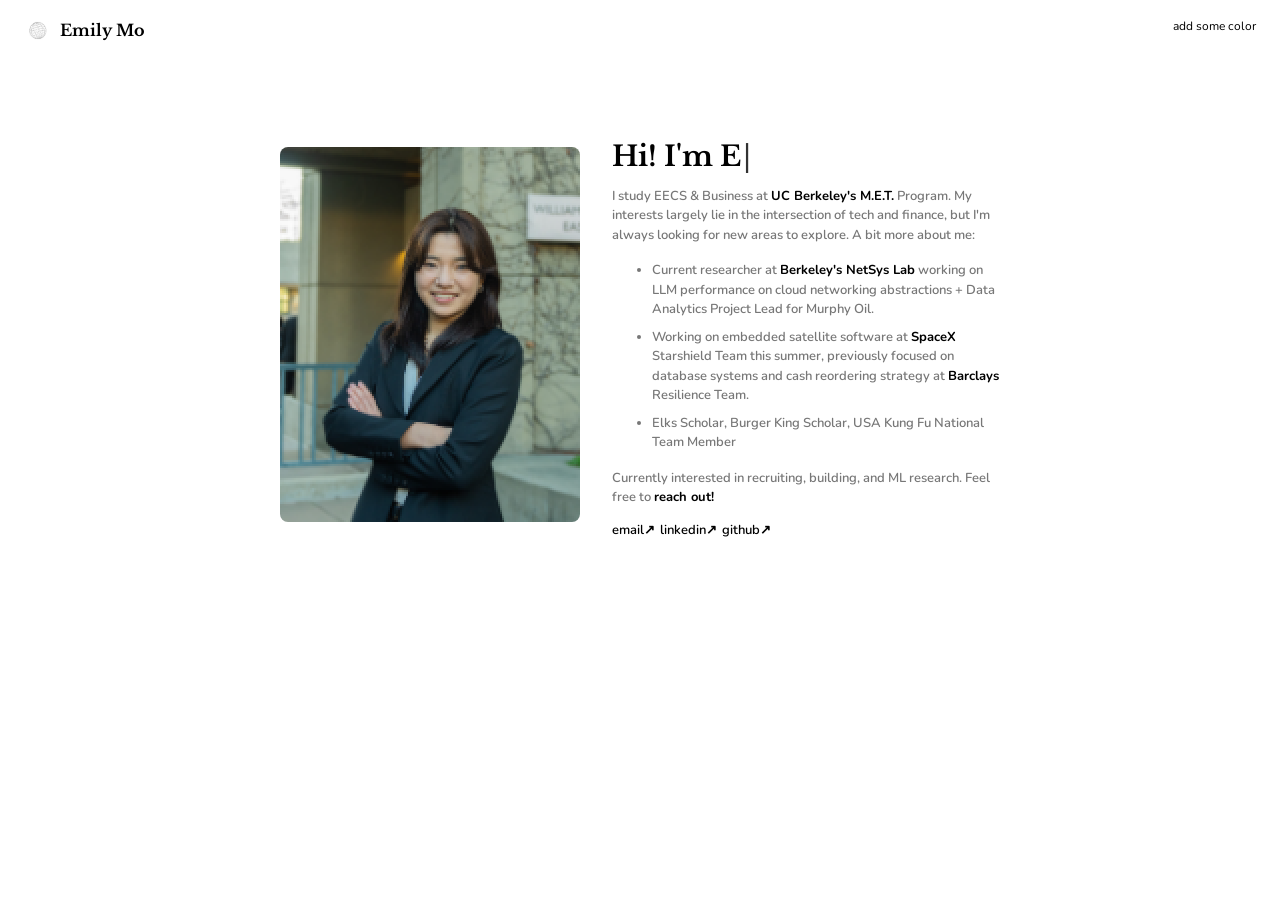
==== index.html @ b3964bb5 "edit" ====
<html>
  <head>
    <meta charset="UTF-8" />
    <meta name="color-scheme" content="light" />
    <link rel="icon" type="image/png" href="images/browserimage.png" />
    <link rel="preconnect" href="https://fonts.googleapis.com">
    <link rel="preconnect" href="https://fonts.gstatic.com" crossorigin>
    <link href="https://fonts.googleapis.com/css2?family=Nunito:wght@400;600;700&family=Libre+Baskerville:wght@700&display=swap" rel="stylesheet">
    <link rel="stylesheet" href="style.css" />
    <script src="dark-mode.js" defer></script>
    <script src="typing-effect.js" defer></script>
    <script src="pixel-in.js" defer></script>
    <script src="color-mode.js" defer></script>
  </head>
  <body>
    <div class="top-bar">
      <img src="images/browserimage dark.png" id="top-bar-logo" class="top-bar-logo" />
      <span style="font-family:'Libre Baskerville',serif;font-weight:700;font-size:16px;">Emily Mo</span>
      <nav class="navbar">
      </nav>
    </div>
    <button id="color-mode-btn" class="color-mode-btn" onclick="toggleColorMode()">add some color</button>

    <div class="page-layout">
      <img src="images/emo-black.jpeg" alt="Emily Mo" class="casual-photo" />
      <div class="text-col">
        <div class="container">
          <div class="text">
            <h1><span id="typed-text"></span><span class="cursor">|</span></h1>
          </div>
        </div>
        <p>I study EECS & Business at <strong>UC Berkeley's M.E.T.</strong> Program. My interests largely lie in the intersection of tech and finance, but I'm always looking for new areas to explore. A bit more about me:</p>
        <!-- <p>More about me:</p> -->
        <ul>
          <li>Current researcher at <strong>Berkeley's NetSys Lab</strong> working on LLM performance on cloud networking abstractions + Data Analytics Project Lead for Murphy Oil.</li>
          <li>Working on embedded satellite software at <strong>SpaceX</strong> Starshield Team this summer, previously focused on database systems and cash reordering strategy at <strong>Barclays</strong> Resilience Team.</li>
          <!-- <li>Worked on ML, full stack, and strategy projects for:</li>
            <ul>
              <li>NVIDIA, Quest Diagnostics, Blue Origin, The Trevor Project</li>
            </ul> -->
          <li>Elks Scholar, Burger King Scholar, USA Kung Fu National Team Member</li>
        </ul>
        <p>Currently interested in recruiting, building, and ML research. Feel free to <strong>reach out!</strong></p>
        <p><a href="mailto:emilymo999@berkeley.edu" class="contact-link">email↗</a><a href="https://www.linkedin.com/in/emiilymo" class="contact-link">linkedin↗</a><a href="https://github.com/emilymo999" class="contact-link">github↗</a></p>
      </div>
    </div>

  </body>
</html>
---- style.css ----
html {
    background: #ffffff !important;
    color-scheme: light;
}

body {
    font-family: 'Nunito', sans-serif;
    text-align: left;
    background: #ffffff !important;
    color: #777777;
    max-width: 720px;
    margin-top: 120px;
    margin-bottom: 50px;
    margin-left: auto;
    margin-right: auto;
    padding-left: 24px;
    padding-right: 24px;
    transition: background-color 0.3s ease, color 0.3s ease;
}

/* Dark mode */
body.dark-mode {
    background: #1a1a1a;
    color: #e0e0e0;
}

/* Headline */
h1 {
    font-family: 'Libre Baskerville', serif;
    font-weight: 700;
    font-size: 28px;
    margin-bottom: 10px;
    color: #000000;
}

/* Typing effect styles */
.emoji {
    margin-right: 8px;
}

#typed-text {
    display: inline-block;
}

.cursor {
    display: inline-block;
    margin-left: 2px;
    animation: blink 1s infinite;
    font-weight: 100;
    opacity: 0.8;
}

@keyframes blink {
    0%, 50% {
        opacity: 1;
    }
    51%, 100% {
        opacity: 0;
    }
}

/* Navigation bar */
.navbar {
    display: none;
    margin: 0;
    margin-left: 24px;
}

body.color-mode .navbar {
    display: flex;
    align-items: center;
    gap: 4px;
}

.navbar a {
    font-family: 'Nunito', sans-serif;
    font-size: 15px;
    color: #000000;
    text-decoration: none;
    margin-right: 20px;
}


.navbar a:hover {
    text-decoration: underline;
}

/* Paragraphs + list text */
p,
ul li {
    font-family: 'Nunito', sans-serif;
    font-weight: 600;
    font-size: 13px;
    line-height: 1.5;
    margin-bottom: 8px;
}

/* Links */
a {
    color: #000000;
}

body.color-mode {
    color: #000000;
}

body.color-mode a {
    color: #FBBB62;
}

/* Text link that matches body text color */
a.text-link {
    color: inherit;
    text-decoration: none;
}

/* Contact links - no underline */
a.contact-link {
    text-decoration: none;
    margin-right: 5px;
}

/* Bullet markers */
ul li::marker {
    font-family: 'Nunito', sans-serif;
    font-size: 1em;
}

/* Image */
img {
    width: 150px;
    height: 150px;
    border-radius: 59%;
    margin: 0;
    padding: 0;
    display: block;
}

.container {
    margin: 0;
    padding: 0;
}

.image {
    margin: 0;
    padding: 0;
}



/* Side-by-side layout */
.page-layout {
    display: flex;
    align-items: center;
    gap: 32px;
}

.emo-cube {
    font-family: 'Nunito', sans-serif;
    font-size: 5.5px;
    line-height: 1.1;
    white-space: pre;
    flex-shrink: 0;
    margin: 0;
    padding: 0;
    color: #FBBB62;
}

.text-col {
    flex: 1;
    min-width: 0;
}

img.casual-photo {
    width: 300px;
    height: auto;
    border-radius: 8px;
    flex-shrink: 0;
}

/* Bold */
strong {
    color: #000000;
}

body.color-mode strong {
    color: #FBBB62;
}

/* Top bar */
.top-bar {
    position: fixed;
    top: 0;
    left: 0;
    right: 0;
    height: 60px;
    background: #ffffff;
    z-index: 1000;
    display: flex;
    align-items: center;
    gap: 8px;
    padding-left: 24px;
    color: #000000;
}

body.dark-mode .top-bar {
    background: #1a1a1a;
}

/* Color mode button */
.color-mode-btn {
    position: fixed;
    top: 18px;
    right: 24px;
    z-index: 1000;
    background: none;
    border: none;
    cursor: pointer;
    font-family: 'Nunito', sans-serif;
    font-size: 12px;
    padding: 0;
    animation: shine 2.4s ease-in-out infinite;
}

@keyframes shine {
    0%, 100% { color: #FBBB62; text-shadow: 0 0 6px rgba(251,187,98,0.3); }
    50%       { color: #f0a020; text-shadow: 0 0 14px rgba(251,187,98,0.7); }
}

body.color-mode .color-mode-btn {
    animation: none;
    color: #888;
}

body.color-mode .color-mode-btn:hover {
    color: #444;
}

/* Top-bar logo image */
img.top-bar-logo {
    width: 28px;
    height: 28px;
    object-fit: contain;
    mix-blend-mode: multiply;
    display: block;
}

/* Dark mode toggle — hidden */
.dark-mode-toggle-wrapper {
    display: none;
}

/* Dark mode toggle switch */
.dark-mode-toggle-wrapper {
    position: fixed;
    top: 18px;
    right: 24px;
    z-index: 1000;
}

.dark-mode-toggle {
    position: relative;
    display: inline-block;
    width: 36px;
    height: 18px;
}

.dark-mode-toggle input {
    opacity: 0;
    width: 0;
    height: 0;
}

.dark-mode-toggle-slider {
    position: absolute;
    cursor: pointer;
    top: 0;
    left: 0;
    right: 0;
    bottom: 0;
    background-color: #d0d0d0;
    transition: 0.3s;
    border-radius: 18px;
}

.dark-mode-toggle-slider:before {
    position: absolute;
    content: "";
    height: 12px;
    width: 12px;
    left: 3px;
    bottom: 3px;
    background-color: #fff;
    transition: 0.3s;
    border-radius: 50%;
}

.dark-mode-toggle input:checked + .dark-mode-toggle-slider {
    background-color: #888;
}

.dark-mode-toggle input:checked + .dark-mode-toggle-slider:before {
    transform: translateX(18px);
}
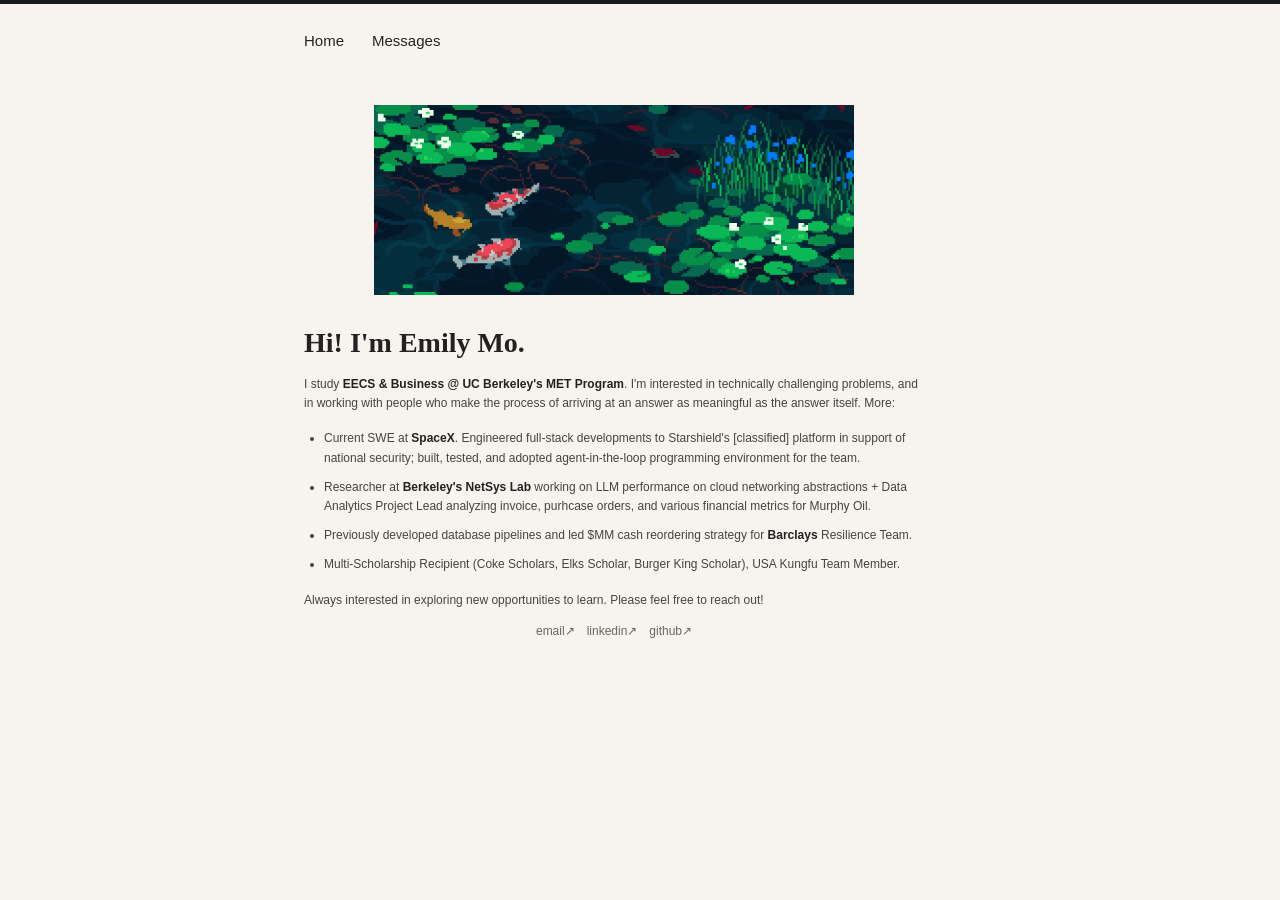
==== commit 26543b9c: "update" ====
--- a/index.html
+++ b/index.html
@@ -3,47 +3,30 @@
     <meta charset="UTF-8" />
     <meta name="color-scheme" content="light" />
     <link rel="icon" type="image/png" href="images/browserimage.png" />
-    <link rel="preconnect" href="https://fonts.googleapis.com">
-    <link rel="preconnect" href="https://fonts.gstatic.com" crossorigin>
-    <link href="https://fonts.googleapis.com/css2?family=Nunito:wght@400;600;700&family=Libre+Baskerville:wght@700&display=swap" rel="stylesheet">
     <link rel="stylesheet" href="style.css" />
-    <script src="dark-mode.js" defer></script>
-    <script src="typing-effect.js" defer></script>
-    <script src="pixel-in.js" defer></script>
-    <script src="color-mode.js" defer></script>
   </head>
   <body>
-    <div class="top-bar">
-      <img src="images/browserimage dark.png" id="top-bar-logo" class="top-bar-logo" />
-      <span style="font-family:'Libre Baskerville',serif;font-weight:700;font-size:16px;">Emily Mo</span>
-      <nav class="navbar">
-      </nav>
-    </div>
-    <button id="color-mode-btn" class="color-mode-btn" onclick="toggleColorMode()">add some color</button>
+    <div class="top-accent"></div>
+    <nav class="site-nav">
+      <a href="index.html">Home</a>
+      <a href="messages.html">Messages</a>
+    </nav>
 
     <div class="page-layout">
-      <img src="images/emo-black.jpeg" alt="Emily Mo" class="casual-photo" />
       <div class="text-col">
-        <div class="container">
-          <div class="text">
-            <h1><span id="typed-text"></span><span class="cursor">|</span></h1>
-          </div>
-        </div>
-        <p>I study EECS & Business at <strong>UC Berkeley's M.E.T.</strong> Program. My interests largely lie in the intersection of tech and finance, but I'm always looking for new areas to explore. A bit more about me:</p>
-        <!-- <p>More about me:</p> -->
+        <img src="images/fish.gif" alt="Koi pond" class="fish-gif" />
+        <h1>Hi! I'm Emily Mo.</h1>
+        <p>I study <strong>EECS & Business @ UC Berkeley's MET Program</strong>.  I'm interested in technically challenging problems, and in working with people who make the process of arriving at an answer as meaningful as the answer itself. More:</p>
+
         <ul>
-          <li>Current researcher at <strong>Berkeley's NetSys Lab</strong> working on LLM performance on cloud networking abstractions + Data Analytics Project Lead for Murphy Oil.</li>
-          <li>Working on embedded satellite software at <strong>SpaceX</strong> Starshield Team this summer, previously focused on database systems and cash reordering strategy at <strong>Barclays</strong> Resilience Team.</li>
-          <!-- <li>Worked on ML, full stack, and strategy projects for:</li>
-            <ul>
-              <li>NVIDIA, Quest Diagnostics, Blue Origin, The Trevor Project</li>
-            </ul> -->
-          <li>Elks Scholar, Burger King Scholar, USA Kung Fu National Team Member</li>
+          <li>Current SWE at <strong>SpaceX</strong>. Engineered full-stack developments to Starshield's [classified] platform in support of national security; built, tested, and adopted agent-in-the-loop programming environment for the team.</li>
+          <li>Researcher at <strong>Berkeley's NetSys Lab</strong> working on LLM performance on cloud networking abstractions + Data Analytics Project Lead analyzing invoice, purhcase orders, and various financial metrics for Murphy Oil.</li>
+          <li>Previously developed database pipelines and led $MM cash reordering strategy for <strong>Barclays</strong> Resilience Team.</li>
+          <li>Multi-Scholarship Recipient (Coke Scholars, Elks Scholar, Burger King Scholar), USA Kungfu Team Member.</li>
         </ul>
-        <p>Currently interested in recruiting, building, and ML research. Feel free to <strong>reach out!</strong></p>
-        <p><a href="mailto:emilymo999@berkeley.edu" class="contact-link">email↗</a><a href="https://www.linkedin.com/in/emiilymo" class="contact-link">linkedin↗</a><a href="https://github.com/emilymo999" class="contact-link">github↗</a></p>
+        <p>Always interested in exploring new opportunities to learn. Please feel free to reach out!</p>
+        <p class="contact-row"><a href="mailto:emilymo999@berkeley.edu" class="contact-link">email↗</a><a href="https://www.linkedin.com/in/emiilymo" class="contact-link">linkedin↗</a><a href="https://github.com/emilymo999" class="contact-link">github↗</a></p>
       </div>
     </div>
-
   </body>
 </html>
--- a/style.css
+++ b/style.css
@@ -1,304 +1,155 @@
 html {
-    background: #ffffff !important;
-    color-scheme: light;
+    background: #f7f4ef;
+    overflow-x: hidden;
+    margin: 0;
+    padding: 0;
 }
 
 body {
-    font-family: 'Nunito', sans-serif;
-    text-align: left;
-    background: #ffffff !important;
-    color: #777777;
+    font-family: 'Segoe UI', sans-serif;
+    background: #f7f4ef;
+    color: #444444;
     max-width: 720px;
-    margin-top: 120px;
-    margin-bottom: 50px;
-    margin-left: auto;
-    margin-right: auto;
-    padding-left: 24px;
-    padding-right: 24px;
-    transition: background-color 0.3s ease, color 0.3s ease;
+    margin: 0 auto;
+    padding: 0 24px 80px;
+    box-sizing: border-box;
 }
 
-/* Dark mode */
-body.dark-mode {
+/* Full-bleed accent bar */
+.top-accent {
+    height: 4px;
     background: #1a1a1a;
-    color: #e0e0e0;
+    width: 100vw;
+    margin-left: calc(-50vw + 50%);
+}
+
+/* Nav */
+.site-nav {
+    display: flex;
+    gap: 28px;
+    padding: 28px 0 0;
+}
+
+.site-nav a {
+    font-family: 'Segoe UI', sans-serif;
+    font-size: 15px;
+    color: #222222;
+    text-decoration: none;
+}
+
+.site-nav a:hover {
+    text-decoration: underline;
+}
+
+.page-layout {
+    margin-top: 56px;
+}
+
+.text-col {
+    max-width: 620px;
+    text-align: left;
+}
+
+.fish-gif {
+    display: block;
+    width: 100%;
+    max-width: 480px;
+    height: 190px;
+    object-fit: cover;
+    object-position: center;
+    margin: 0 auto 32px;
 }
 
 /* Headline */
 h1 {
-    font-family: 'Libre Baskerville', serif;
+    font-family: Garamond, 'Times New Roman', serif;
     font-weight: 700;
     font-size: 28px;
-    margin-bottom: 10px;
-    color: #000000;
-}
-
-/* Typing effect styles */
-.emoji {
-    margin-right: 8px;
-}
-
-#typed-text {
-    display: inline-block;
-}
-
-.cursor {
-    display: inline-block;
-    margin-left: 2px;
-    animation: blink 1s infinite;
-    font-weight: 100;
-    opacity: 0.8;
-}
-
-@keyframes blink {
-    0%, 50% {
-        opacity: 1;
-    }
-    51%, 100% {
-        opacity: 0;
-    }
-}
-
-/* Navigation bar */
-.navbar {
-    display: none;
-    margin: 0;
-    margin-left: 24px;
-}
-
-body.color-mode .navbar {
-    display: flex;
-    align-items: center;
-    gap: 4px;
-}
-
-.navbar a {
-    font-family: 'Nunito', sans-serif;
-    font-size: 15px;
-    color: #000000;
-    text-decoration: none;
-    margin-right: 20px;
-}
-
-
-.navbar a:hover {
-    text-decoration: underline;
+    margin-bottom: 16px;
+    color: #222222;
 }
 
 /* Paragraphs + list text */
 p,
 ul li {
-    font-family: 'Nunito', sans-serif;
-    font-weight: 600;
-    font-size: 13px;
-    line-height: 1.5;
-    margin-bottom: 8px;
+    font-family: 'Segoe UI', sans-serif;
+    font-weight: 400;
+    font-size: 12px;
+    line-height: 1.6;
+    margin-bottom: 10px;
+}
+
+ul {
+    list-style-position: outside;
+    padding-left: 20px;
+    text-align: left;
 }
 
 /* Links */
 a {
-    color: #000000;
+    color: #222222;
 }
 
-body.color-mode {
-    color: #000000;
+.contact-row {
+    text-align: center;
 }
 
-body.color-mode a {
-    color: #FBBB62;
+a.contact-link {
+    text-decoration: none;
+    margin-right: 12px;
+    color: #666666;
 }
 
-/* Text link that matches body text color */
-a.text-link {
-    color: inherit;
-    text-decoration: none;
+.contact-row a.contact-link:last-child {
+    margin-right: 0;
 }
 
-/* Contact links - no underline */
-a.contact-link {
-    text-decoration: none;
-    margin-right: 5px;
+a.contact-link:hover {
+    color: #222222;
 }
 
-/* Bullet markers */
-ul li::marker {
-    font-family: 'Nunito', sans-serif;
-    font-size: 1em;
+strong {
+    font-family: 'Segoe UI Semibold', 'Segoe UI', sans-serif;
+    color: #222222;
+    font-weight: 600;
 }
 
-/* Image */
-img {
-    width: 150px;
-    height: 150px;
-    border-radius: 59%;
-    margin: 0;
-    padding: 0;
-    display: block;
+/* Load-in animation */
+@keyframes fadeInDown {
+    from {
+        opacity: 0;
+        transform: translateY(-14px);
+    }
+    to {
+        opacity: 1;
+        transform: translateY(0);
+    }
 }
 
-.container {
-    margin: 0;
-    padding: 0;
+.top-accent,
+.site-nav,
+.page-layout {
+    opacity: 0;
+    animation: fadeInDown 1s ease forwards;
 }
 
-.image {
-    margin: 0;
-    padding: 0;
+.top-accent {
+    animation-delay: 0s;
 }
 
-
-
-/* Side-by-side layout */
-.page-layout {
-    display: flex;
-    align-items: center;
-    gap: 32px;
+.site-nav {
+    animation-delay: 0.25s;
 }
 
-.emo-cube {
-    font-family: 'Nunito', sans-serif;
-    font-size: 5.5px;
-    line-height: 1.1;
-    white-space: pre;
-    flex-shrink: 0;
-    margin: 0;
-    padding: 0;
-    color: #FBBB62;
+.page-layout {
+    animation-delay: 0.5s;
 }
 
-.text-col {
-    flex: 1;
-    min-width: 0;
+@media (prefers-reduced-motion: reduce) {
+    .top-accent,
+    .site-nav,
+    .page-layout {
+        opacity: 1;
+        animation: none;
+    }
 }
-
-img.casual-photo {
-    width: 300px;
-    height: auto;
-    border-radius: 8px;
-    flex-shrink: 0;
-}
-
-/* Bold */
-strong {
-    color: #000000;
-}
-
-body.color-mode strong {
-    color: #FBBB62;
-}
-
-/* Top bar */
-.top-bar {
-    position: fixed;
-    top: 0;
-    left: 0;
-    right: 0;
-    height: 60px;
-    background: #ffffff;
-    z-index: 1000;
-    display: flex;
-    align-items: center;
-    gap: 8px;
-    padding-left: 24px;
-    color: #000000;
-}
-
-body.dark-mode .top-bar {
-    background: #1a1a1a;
-}
-
-/* Color mode button */
-.color-mode-btn {
-    position: fixed;
-    top: 18px;
-    right: 24px;
-    z-index: 1000;
-    background: none;
-    border: none;
-    cursor: pointer;
-    font-family: 'Nunito', sans-serif;
-    font-size: 12px;
-    padding: 0;
-    animation: shine 2.4s ease-in-out infinite;
-}
-
-@keyframes shine {
-    0%, 100% { color: #FBBB62; text-shadow: 0 0 6px rgba(251,187,98,0.3); }
-    50%       { color: #f0a020; text-shadow: 0 0 14px rgba(251,187,98,0.7); }
-}
-
-body.color-mode .color-mode-btn {
-    animation: none;
-    color: #888;
-}
-
-body.color-mode .color-mode-btn:hover {
-    color: #444;
-}
-
-/* Top-bar logo image */
-img.top-bar-logo {
-    width: 28px;
-    height: 28px;
-    object-fit: contain;
-    mix-blend-mode: multiply;
-    display: block;
-}
-
-/* Dark mode toggle — hidden */
-.dark-mode-toggle-wrapper {
-    display: none;
-}
-
-/* Dark mode toggle switch */
-.dark-mode-toggle-wrapper {
-    position: fixed;
-    top: 18px;
-    right: 24px;
-    z-index: 1000;
-}
-
-.dark-mode-toggle {
-    position: relative;
-    display: inline-block;
-    width: 36px;
-    height: 18px;
-}
-
-.dark-mode-toggle input {
-    opacity: 0;
-    width: 0;
-    height: 0;
-}
-
-.dark-mode-toggle-slider {
-    position: absolute;
-    cursor: pointer;
-    top: 0;
-    left: 0;
-    right: 0;
-    bottom: 0;
-    background-color: #d0d0d0;
-    transition: 0.3s;
-    border-radius: 18px;
-}
-
-.dark-mode-toggle-slider:before {
-    position: absolute;
-    content: "";
-    height: 12px;
-    width: 12px;
-    left: 3px;
-    bottom: 3px;
-    background-color: #fff;
-    transition: 0.3s;
-    border-radius: 50%;
-}
-
-.dark-mode-toggle input:checked + .dark-mode-toggle-slider {
-    background-color: #888;
-}
-
-.dark-mode-toggle input:checked + .dark-mode-toggle-slider:before {
-    transform: translateX(18px);
-}
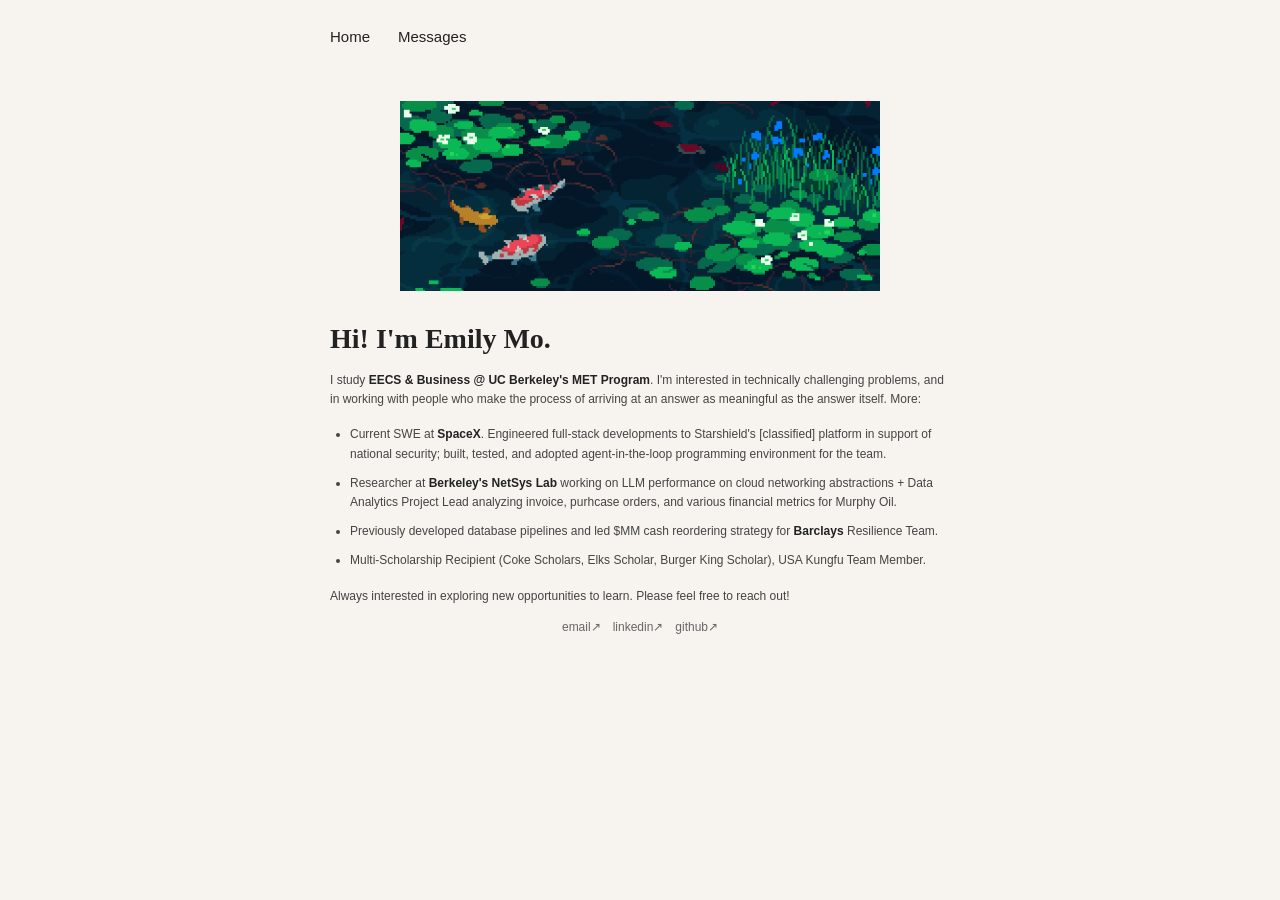
==== commit 9ab56649: "fix links and center" ====
--- a/index.html
+++ b/index.html
@@ -6,10 +6,9 @@
     <link rel="stylesheet" href="style.css" />
   </head>
   <body>
-    <div class="top-accent"></div>
     <nav class="site-nav">
-      <a href="index.html">Home</a>
-      <a href="messages.html">Messages</a>
+      <a href="/">Home</a>
+      <a href="/messages">Messages</a>
     </nav>
 
     <div class="page-layout">
--- a/style.css
+++ b/style.css
@@ -3,24 +3,17 @@
     overflow-x: hidden;
     margin: 0;
     padding: 0;
+    scrollbar-gutter: stable both-edges;
 }
 
 body {
     font-family: 'Segoe UI', sans-serif;
     background: #f7f4ef;
     color: #444444;
-    max-width: 720px;
+    max-width: 668px;
     margin: 0 auto;
     padding: 0 24px 80px;
     box-sizing: border-box;
-}
-
-/* Full-bleed accent bar */
-.top-accent {
-    height: 4px;
-    background: #1a1a1a;
-    width: 100vw;
-    margin-left: calc(-50vw + 50%);
 }
 
 /* Nav */
@@ -126,19 +119,14 @@
     }
 }
 
-.top-accent,
 .site-nav,
 .page-layout {
     opacity: 0;
     animation: fadeInDown 1s ease forwards;
 }
 
-.top-accent {
+.site-nav {
     animation-delay: 0s;
-}
-
-.site-nav {
-    animation-delay: 0.25s;
 }
 
 .page-layout {
@@ -146,7 +134,6 @@
 }
 
 @media (prefers-reduced-motion: reduce) {
-    .top-accent,
     .site-nav,
     .page-layout {
         opacity: 1;
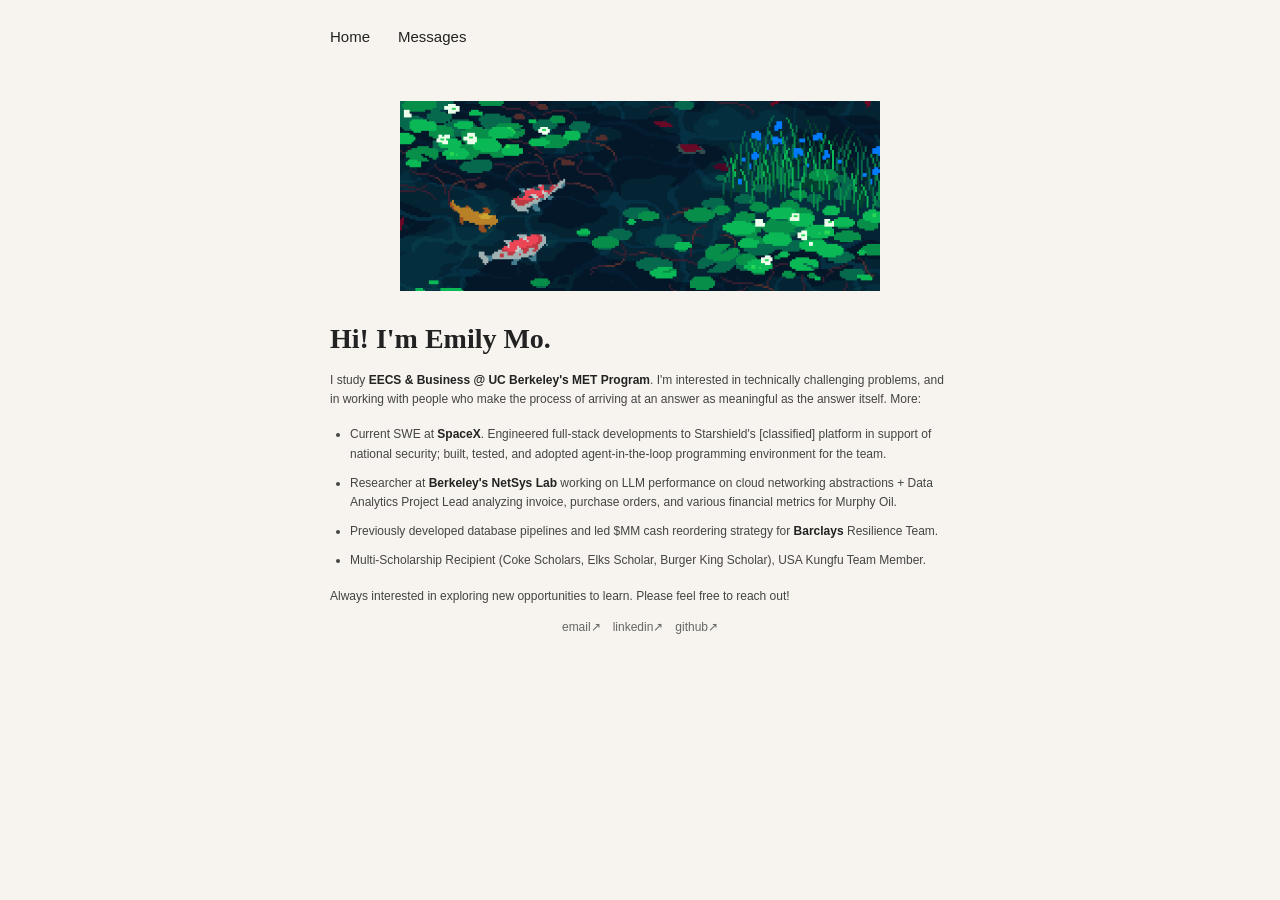
==== commit ed6e0dac: "typo" ====
--- a/index.html
+++ b/index.html
@@ -19,7 +19,7 @@
 
         <ul>
           <li>Current SWE at <strong>SpaceX</strong>. Engineered full-stack developments to Starshield's [classified] platform in support of national security; built, tested, and adopted agent-in-the-loop programming environment for the team.</li>
-          <li>Researcher at <strong>Berkeley's NetSys Lab</strong> working on LLM performance on cloud networking abstractions + Data Analytics Project Lead analyzing invoice, purhcase orders, and various financial metrics for Murphy Oil.</li>
+          <li>Researcher at <strong>Berkeley's NetSys Lab</strong> working on LLM performance on cloud networking abstractions + Data Analytics Project Lead analyzing invoice, purchase orders, and various financial metrics for Murphy Oil.</li>
           <li>Previously developed database pipelines and led $MM cash reordering strategy for <strong>Barclays</strong> Resilience Team.</li>
           <li>Multi-Scholarship Recipient (Coke Scholars, Elks Scholar, Burger King Scholar), USA Kungfu Team Member.</li>
         </ul>
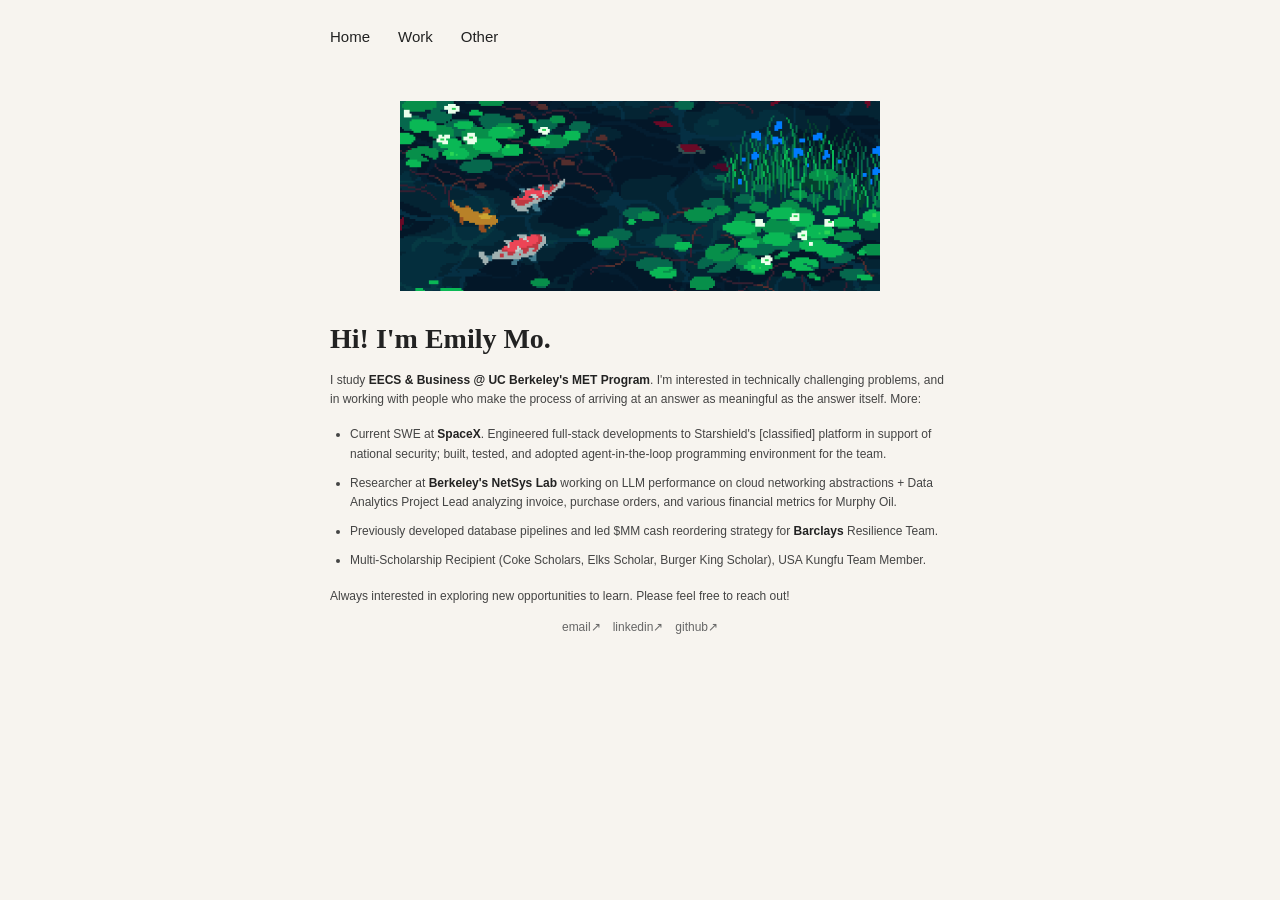
==== commit c7f2e53a: "add work experiences and other page" ====
--- a/index.html
+++ b/index.html
@@ -8,7 +8,8 @@
   <body>
     <nav class="site-nav">
       <a href="/">Home</a>
-      <a href="/messages">Messages</a>
+      <a href="/work">Work</a>
+      <a href="/other">Other</a>
     </nav>
 
     <div class="page-layout">
--- a/style.css
+++ b/style.css
@@ -107,6 +107,123 @@
     font-weight: 600;
 }
 
+/* Work timeline */
+.timeline {
+    margin-top: 24px;
+}
+
+.timeline-entry {
+    position: relative;
+    border-left: 1px solid #ddd6c9;
+    padding-left: 22px;
+    padding-bottom: 26px;
+}
+
+.timeline-entry:last-child {
+    border-left-color: transparent;
+    padding-bottom: 0;
+}
+
+.timeline-entry::before {
+    content: '';
+    position: absolute;
+    left: -3px;
+    top: 4px;
+    width: 5px;
+    height: 5px;
+    border-radius: 50%;
+    background: #222222;
+}
+
+.timeline-date {
+    font-family: 'Segoe UI', sans-serif;
+    font-size: 11px;
+    text-transform: uppercase;
+    letter-spacing: 0.05em;
+    color: #999999;
+    margin-bottom: 3px;
+}
+
+.timeline-role {
+    font-family: 'Segoe UI Semibold', 'Segoe UI', sans-serif;
+    font-weight: 600;
+    font-size: 12px;
+    color: #222222;
+    margin-bottom: 6px;
+}
+
+.timeline-role .company {
+    font-weight: 700;
+}
+
+.timeline-entry p {
+    margin-bottom: 0;
+}
+
+/* Other page: columns + labeled sections */
+.other-label {
+    font-family: 'Segoe UI Semibold', 'Segoe UI', sans-serif;
+    font-weight: 600;
+    font-size: 12px;
+    color: #222222;
+    padding-bottom: 8px;
+    margin-bottom: 12px;
+    border-bottom: 1px solid #ddd6c9;
+}
+
+.other-columns {
+    display: grid;
+    grid-template-columns: repeat(3, 1fr);
+    gap: 28px;
+    margin-top: 32px;
+}
+
+.other-column ul {
+    list-style: none;
+    padding-left: 0;
+    margin: 0;
+}
+
+.other-column li {
+    font-family: 'Segoe UI', sans-serif;
+    font-weight: 400;
+    font-size: 12px;
+    color: #444444;
+    margin-bottom: 10px;
+}
+
+.other-section {
+    margin-top: 40px;
+}
+
+.quote-list {
+    list-style: none;
+    padding-left: 0;
+    margin: 0;
+}
+
+.quote-list li {
+    font-family: 'Segoe UI', sans-serif;
+    font-style: italic;
+    font-size: 12.5px;
+    line-height: 1.6;
+    color: #444444;
+    margin-bottom: 14px;
+    padding-left: 16px;
+    border-left: 2px solid #ddd6c9;
+}
+
+.quote-list li:last-child {
+    margin-bottom: 0;
+}
+
+@media (max-width: 480px) {
+    .other-columns {
+        grid-template-columns: 1fr;
+        gap: 24px;
+    }
+}
+
 /* Load-in animation */
 @keyframes fadeInDown {
     from {
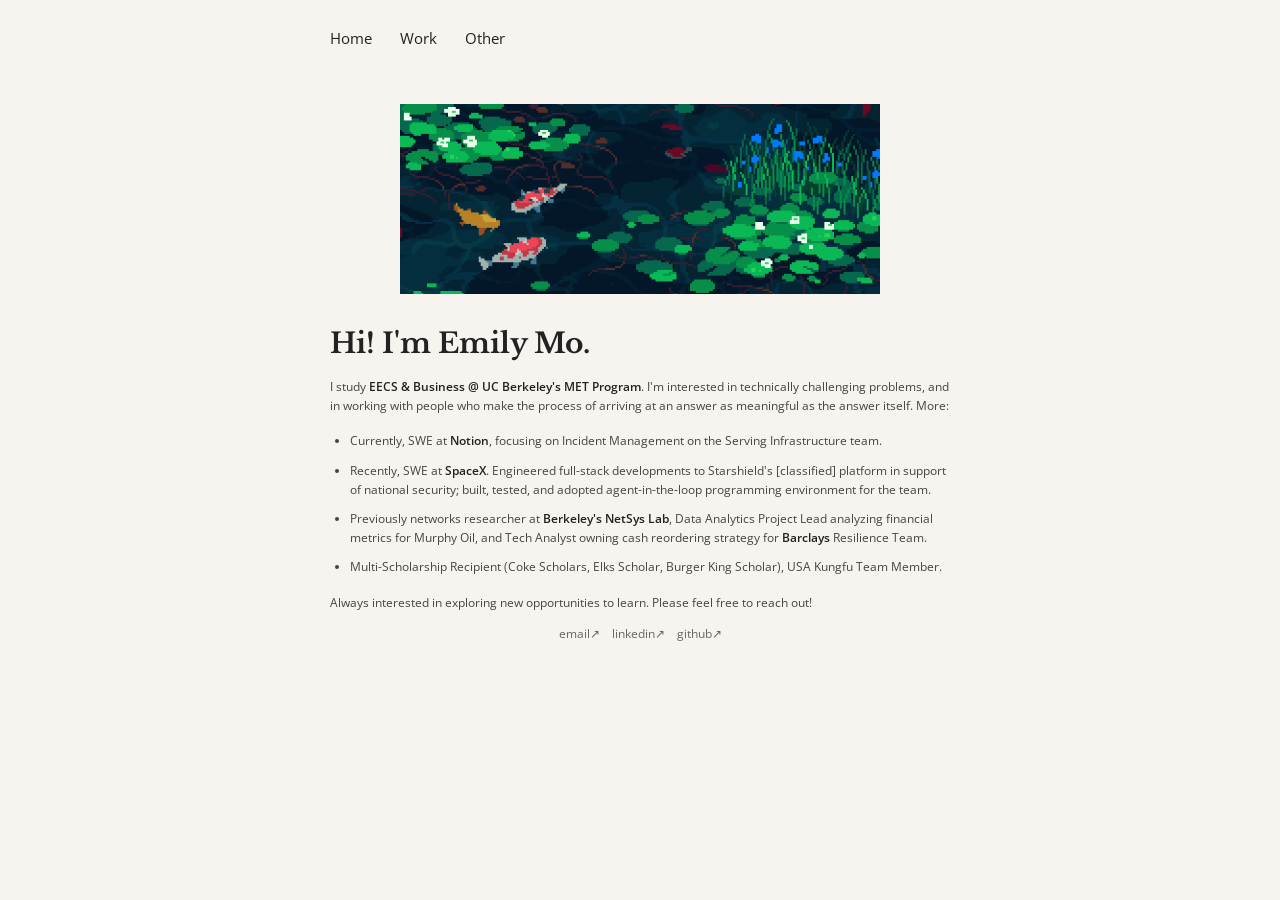
==== commit 73ae357e: "Update homepage, Mac fonts, and Other page - Fall back to Open Sans and Libre Baskerville where Sego" ====
--- a/index.html
+++ b/index.html
@@ -19,9 +19,9 @@
         <p>I study <strong>EECS & Business @ UC Berkeley's MET Program</strong>.  I'm interested in technically challenging problems, and in working with people who make the process of arriving at an answer as meaningful as the answer itself. More:</p>
 
         <ul>
-          <li>Current SWE at <strong>SpaceX</strong>. Engineered full-stack developments to Starshield's [classified] platform in support of national security; built, tested, and adopted agent-in-the-loop programming environment for the team.</li>
-          <li>Researcher at <strong>Berkeley's NetSys Lab</strong> working on LLM performance on cloud networking abstractions + Data Analytics Project Lead analyzing invoice, purchase orders, and various financial metrics for Murphy Oil.</li>
-          <li>Previously developed database pipelines and led $MM cash reordering strategy for <strong>Barclays</strong> Resilience Team.</li>
+          <li>Currently, SWE at <strong>Notion</strong>, focusing on Incident Management on the Serving Infrastructure team.</li>
+          <li>Recently, SWE at <strong>SpaceX</strong>. Engineered full-stack developments to Starshield's [classified] platform in support of national security; built, tested, and adopted agent-in-the-loop programming environment for the team.</li>
+          <li>Previously networks researcher at <strong>Berkeley's NetSys Lab</strong>, Data Analytics Project Lead analyzing financial metrics for Murphy Oil, and Tech Analyst owning cash reordering strategy for <strong>Barclays</strong> Resilience Team.</li>
           <li>Multi-Scholarship Recipient (Coke Scholars, Elks Scholar, Burger King Scholar), USA Kungfu Team Member.</li>
         </ul>
         <p>Always interested in exploring new opportunities to learn. Please feel free to reach out!</p>
--- a/style.css
+++ b/style.css
@@ -1,3 +1,5 @@
+@import url('https://fonts.googleapis.com/css2?family=Open+Sans:wght@400;600&family=Libre+Baskerville:wght@700&display=swap');
+
 html {
     background: #f7f4ef;
     overflow-x: hidden;
@@ -7,7 +9,7 @@
 }
 
 body {
-    font-family: 'Segoe UI', sans-serif;
+    font-family: 'Segoe UI', 'Open Sans', sans-serif;
     background: #f7f4ef;
     color: #444444;
     max-width: 668px;
@@ -24,7 +26,7 @@
 }
 
 .site-nav a {
-    font-family: 'Segoe UI', sans-serif;
+    font-family: 'Segoe UI', 'Open Sans', sans-serif;
     font-size: 15px;
     color: #222222;
     text-decoration: none;
@@ -55,7 +57,7 @@
 
 /* Headline */
 h1 {
-    font-family: Garamond, 'Times New Roman', serif;
+    font-family: Garamond, 'Libre Baskerville', 'Times New Roman', serif;
     font-weight: 700;
     font-size: 28px;
     margin-bottom: 16px;
@@ -65,7 +67,7 @@
 /* Paragraphs + list text */
 p,
 ul li {
-    font-family: 'Segoe UI', sans-serif;
+    font-family: 'Segoe UI', 'Open Sans', sans-serif;
     font-weight: 400;
     font-size: 12px;
     line-height: 1.6;
@@ -102,7 +104,7 @@
 }
 
 strong {
-    font-family: 'Segoe UI Semibold', 'Segoe UI', sans-serif;
+    font-family: 'Segoe UI Semibold', 'Segoe UI', 'Open Sans', sans-serif;
     color: #222222;
     font-weight: 600;
 }
@@ -136,7 +138,7 @@
 }
 
 .timeline-date {
-    font-family: 'Segoe UI', sans-serif;
+    font-family: 'Segoe UI', 'Open Sans', sans-serif;
     font-size: 11px;
     text-transform: uppercase;
     letter-spacing: 0.05em;
@@ -145,7 +147,7 @@
 }
 
 .timeline-role {
-    font-family: 'Segoe UI Semibold', 'Segoe UI', sans-serif;
+    font-family: 'Segoe UI Semibold', 'Segoe UI', 'Open Sans', sans-serif;
     font-weight: 600;
     font-size: 12px;
     color: #222222;
@@ -162,7 +164,7 @@
 
 /* Other page: columns + labeled sections */
 .other-label {
-    font-family: 'Segoe UI Semibold', 'Segoe UI', sans-serif;
+    font-family: 'Segoe UI Semibold', 'Segoe UI', 'Open Sans', sans-serif;
     font-weight: 600;
     font-size: 12px;
     color: #222222;
@@ -185,7 +187,7 @@
 }
 
 .other-column li {
-    font-family: 'Segoe UI', sans-serif;
+    font-family: 'Segoe UI', 'Open Sans', sans-serif;
     font-weight: 400;
     font-size: 12px;
     color: #444444;
@@ -203,8 +205,7 @@
 }
 
 .quote-list li {
-    font-family: 'Segoe UI', sans-serif;
-    font-style: italic;
+    font-family: 'Segoe UI', 'Open Sans', sans-serif;
     font-size: 12.5px;
     line-height: 1.6;
     color: #444444;
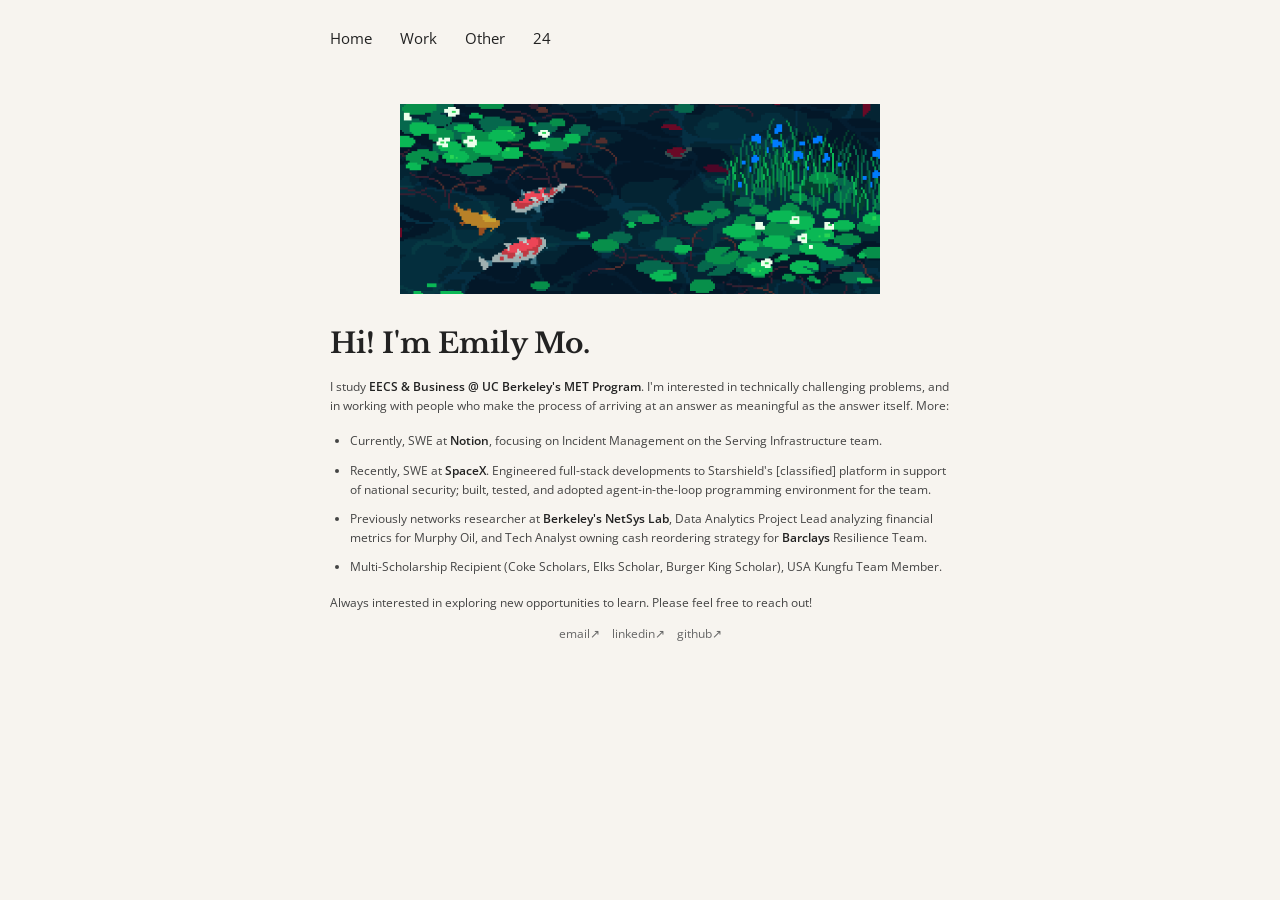
==== commit d8a2c0f3: "Add 24 game page Four solvable cards (1-10), + - x / to combine them into 24, a timed 1-minute round" ====
--- a/index.html
+++ b/index.html
@@ -10,6 +10,7 @@
       <a href="/">Home</a>
       <a href="/work">Work</a>
       <a href="/other">Other</a>
+      <a href="/24">24</a>
     </nav>
 
     <div class="page-layout">
--- a/style.css
+++ b/style.css
@@ -225,6 +225,262 @@
     }
 }
 
+/* 24 game */
+html.page-24,
+html.page-24 body {
+    background: #fde8d4;
+}
+
+.game {
+    margin-top: 32px;
+    display: grid;
+    gap: 20px;
+    justify-items: center;
+}
+
+.game button,
+.game input {
+    font-family: inherit;
+}
+
+.game-bar {
+    display: flex;
+    align-items: baseline;
+    gap: 24px;
+    width: 100%;
+    max-width: 360px;
+    font-size: 12px;
+    color: #222222;
+    font-variant-numeric: tabular-nums;
+}
+
+.game-stat-label {
+    font-size: 11px;
+    text-transform: uppercase;
+    letter-spacing: 0.05em;
+    color: #999999;
+    margin-right: 4px;
+}
+
+.game-bar .game-text-btn {
+    margin-left: auto;
+}
+
+.game-cards {
+    display: grid;
+    grid-template-columns: repeat(2, 1fr);
+    gap: 12px;
+    width: 100%;
+    max-width: 220px;
+}
+
+.game-card {
+    aspect-ratio: 3 / 4;
+    border: 1px solid #f5b98a;
+    border-radius: 6px;
+    background: #fffdf9;
+    color: #222222;
+    font-family: Garamond, 'Libre Baskerville', 'Times New Roman', serif;
+    font-weight: 700;
+    font-size: 30px;
+    cursor: pointer;
+    transition: background-color 0.15s ease, color 0.15s ease, border-color 0.15s ease, transform 0.15s ease;
+}
+
+.game-card.is-fraction {
+    font-size: 20px;
+}
+
+.game-card:hover:not(:disabled) {
+    border-color: #222222;
+}
+
+.game-card.is-selected {
+    background: #222222;
+    border-color: #222222;
+    color: #f7f4ef;
+    transform: translateY(-3px);
+}
+
+.game-card.is-empty {
+    background: transparent;
+    border-style: dashed;
+    cursor: default;
+}
+
+.game-card:disabled:not(.is-empty) {
+    cursor: default;
+}
+
+.game-ops {
+    display: flex;
+    gap: 10px;
+}
+
+.game-op {
+    width: 44px;
+    height: 44px;
+    border: 1px solid #ddd6c9;
+    border-radius: 50%;
+    background: transparent;
+    color: #222222;
+    font-size: 18px;
+    cursor: pointer;
+    transition: background-color 0.15s ease, color 0.15s ease, border-color 0.15s ease;
+}
+
+.game-op:hover:not(:disabled) {
+    border-color: #222222;
+}
+
+.game-op.is-selected {
+    background: #222222;
+    border-color: #222222;
+    color: #f7f4ef;
+}
+
+.game-actions {
+    display: flex;
+    gap: 20px;
+}
+
+.game-text-btn {
+    border: none;
+    background: none;
+    padding: 0;
+    font-size: 12px;
+    color: #666666;
+    cursor: pointer;
+}
+
+.game-text-btn:hover:not(:disabled) {
+    color: #222222;
+    text-decoration: underline;
+}
+
+.game-text-btn:disabled,
+.game-op:disabled {
+    opacity: 0.4;
+    cursor: default;
+}
+
+.game-card:focus-visible,
+.game-op:focus-visible,
+.game-text-btn:focus-visible,
+.game-save input:focus-visible {
+    outline: 2px solid #222222;
+    outline-offset: 2px;
+}
+
+p.game-message {
+    min-height: 1.6em;
+    margin: 0;
+    text-align: center;
+    color: #666666;
+}
+
+.game-save {
+    display: grid;
+    gap: 8px;
+    width: 100%;
+    max-width: 360px;
+    font-size: 12px;
+    color: #444444;
+}
+
+.game-save-row {
+    display: flex;
+    gap: 12px;
+    align-items: center;
+}
+
+.game-save input {
+    flex: 1;
+    min-width: 0;
+    padding: 6px 0;
+    border: none;
+    border-bottom: 1px solid #ddd6c9;
+    background: transparent;
+    font-size: 12px;
+    color: #222222;
+}
+
+.leaderboard {
+    margin: 0;
+    padding-left: 20px;
+}
+
+.leaderboard li {
+    font-size: 12px;
+    margin-bottom: 8px;
+    font-variant-numeric: tabular-nums;
+}
+
+.leaderboard li::marker {
+    color: #999999;
+}
+
+.leaderboard li > span {
+    display: inline-flex;
+}
+
+.leaderboard-name {
+    min-width: 0;
+    overflow-wrap: anywhere;
+}
+
+.leaderboard-score {
+    float: right;
+    color: #222222;
+    font-weight: 600;
+}
+
+p.leaderboard-empty {
+    color: #999999;
+    margin: 0;
+}
+
+@media (prefers-reduced-motion: reduce) {
+    .game-card,
+    .game-op {
+        transition: none;
+    }
+
+    .game-card.is-selected {
+        transform: none;
+    }
+}
+
+.rain {
+    position: fixed;
+    inset: 0;
+    pointer-events: none;
+    overflow: hidden;
+    z-index: 10;
+}
+
+.rain span {
+    position: absolute;
+    top: -60px;
+    animation-name: rainFall;
+    animation-timing-function: linear;
+    animation-fill-mode: forwards;
+}
+
+@keyframes rainFall {
+    from {
+        transform: translateY(0) rotate(0deg);
+        opacity: 1;
+    }
+    85% {
+        opacity: 1;
+    }
+    to {
+        transform: translateY(calc(100vh + 80px)) rotate(360deg);
+        opacity: 0;
+    }
+}
+
 /* Load-in animation */
 @keyframes fadeInDown {
     from {
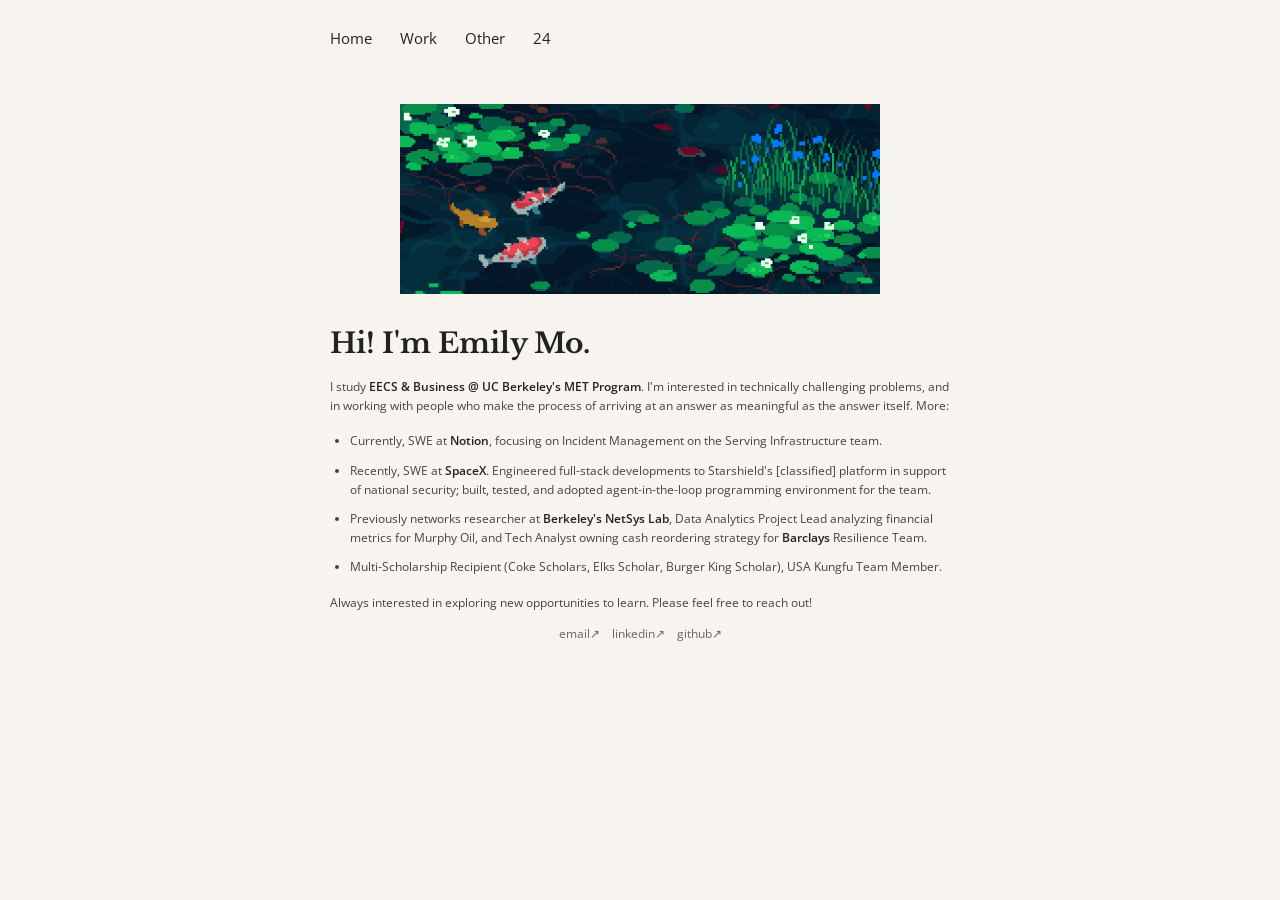
==== commit 3ed32b58: "Fix mobile scaling on Home/Work/Other and retitle Barclays role Add the viewport meta tag the 24 pag" ====
--- a/index.html
+++ b/index.html
@@ -2,6 +2,7 @@
   <head>
     <meta charset="UTF-8" />
     <meta name="color-scheme" content="light" />
+    <meta name="viewport" content="width=device-width, initial-scale=1" />
     <link rel="icon" type="image/png" href="images/browserimage.png" />
     <link rel="stylesheet" href="style.css" />
   </head>
--- a/style.css
+++ b/style.css
@@ -262,10 +262,6 @@
     margin-right: 4px;
 }
 
-.game-bar .game-text-btn {
-    margin-left: auto;
-}
-
 .game-cards {
     display: grid;
     grid-template-columns: repeat(2, 1fr);
@@ -366,8 +362,7 @@
 
 .game-card:focus-visible,
 .game-op:focus-visible,
-.game-text-btn:focus-visible,
-.game-save input:focus-visible {
+.game-text-btn:focus-visible {
     outline: 2px solid #222222;
     outline-offset: 2px;
 }
@@ -377,67 +372,6 @@
     margin: 0;
     text-align: center;
     color: #666666;
-}
-
-.game-save {
-    display: grid;
-    gap: 8px;
-    width: 100%;
-    max-width: 360px;
-    font-size: 12px;
-    color: #444444;
-}
-
-.game-save-row {
-    display: flex;
-    gap: 12px;
-    align-items: center;
-}
-
-.game-save input {
-    flex: 1;
-    min-width: 0;
-    padding: 6px 0;
-    border: none;
-    border-bottom: 1px solid #ddd6c9;
-    background: transparent;
-    font-size: 12px;
-    color: #222222;
-}
-
-.leaderboard {
-    margin: 0;
-    padding-left: 20px;
-}
-
-.leaderboard li {
-    font-size: 12px;
-    margin-bottom: 8px;
-    font-variant-numeric: tabular-nums;
-}
-
-.leaderboard li::marker {
-    color: #999999;
-}
-
-.leaderboard li > span {
-    display: inline-flex;
-}
-
-.leaderboard-name {
-    min-width: 0;
-    overflow-wrap: anywhere;
-}
-
-.leaderboard-score {
-    float: right;
-    color: #222222;
-    font-weight: 600;
-}
-
-p.leaderboard-empty {
-    color: #999999;
-    margin: 0;
 }
 
 @media (prefers-reduced-motion: reduce) {
